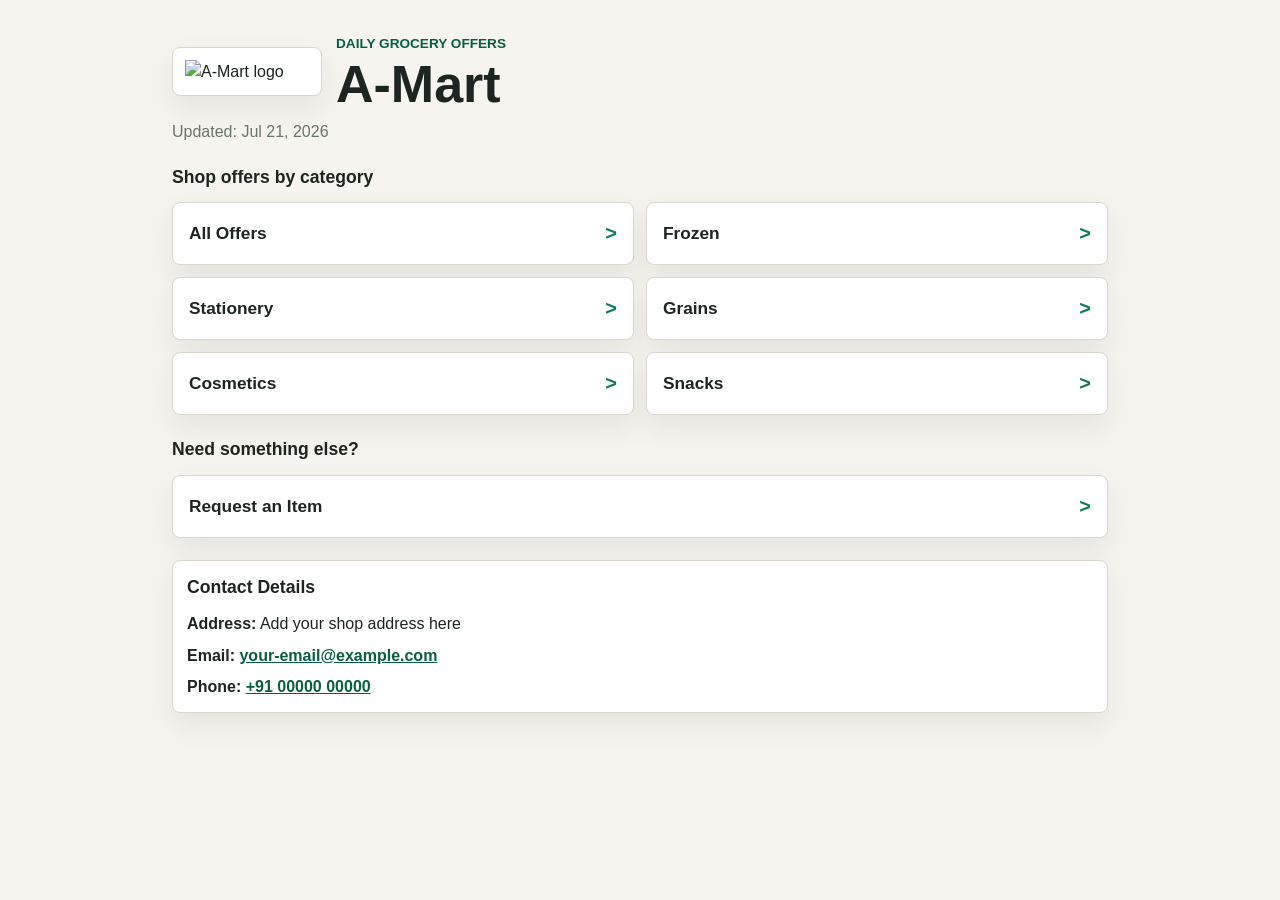
==== index.html @ a90433b5 "Simplify pricing and support products without images" ====
<!doctype html>
<html lang="en">
  <head>
    <meta charset="utf-8">
    <meta name="viewport" content="width=device-width, initial-scale=1">
    <title>A-Mart Offers</title>
    <meta name="description" content="Current grocery offers by category.">
    <meta http-equiv="Cache-Control" content="no-cache, no-store, must-revalidate">
    <meta http-equiv="Pragma" content="no-cache">
    <meta http-equiv="Expires" content="0">
    <link rel="icon" type="image/png" href="assets/favicon.png">
    <link rel="stylesheet" href="assets/styles.css?v=20260721-1">
  </head>
  <body data-page="home">
    <main class="page-shell">
      <header class="page-header">
        <div class="brand-heading">
          <div class="logo-card">
            <img class="site-logo" src="assets/logo.png" alt="A-Mart logo">
          </div>
          <div>
            <p class="eyebrow">Daily grocery offers</p>
            <h1>A-Mart</h1>
          </div>
        </div>
        <p id="updated-at" class="muted">Loading today's offers...</p>
      </header>

      <section aria-labelledby="categories-title">
        <h2 id="categories-title">Shop offers by category</h2>
        <div id="category-list" class="category-list" aria-live="polite"></div>
      </section>

      <section class="request-section" aria-labelledby="request-title">
        <h2 id="request-title">Need something else?</h2>
        <a class="category-button request-button" href="https://forms.gle/REPLACE_WITH_YOUR_FORM_ID" target="_blank" rel="noreferrer">Request an Item</a>
      </section>

      <section class="contact-card" aria-labelledby="contact-title">
        <h2 id="contact-title">Contact Details</h2>
        <p><strong>Address:</strong> Add your shop address here</p>
        <p><strong>Email:</strong> <a href="mailto:your-email@example.com">your-email@example.com</a></p>
        <p><strong>Phone:</strong> <a href="tel:+910000000000">+91 00000 00000</a></p>
      </section>

      <p id="status-message" class="status" role="status"></p>
    </main>

    <script src="assets/app.js?v=20260721-1"></script>
  </body>
</html>
---- assets/styles.css ----
:root {
  color-scheme: light;
  --page: #f6f4ef;
  --panel: #ffffff;
  --text: #1d2520;
  --muted: #68746d;
  --line: #dcd7ca;
  --accent: #0f7b58;
  --accent-dark: #095f43;
  --offer: #fff3c4;
  --shadow: 0 12px 28px rgba(29, 37, 32, 0.08);
}

* {
  box-sizing: border-box;
}

html {
  min-height: 100%;
}

body {
  min-height: 100%;
  margin: 0;
  background: var(--page);
  color: var(--text);
  font-family: Arial, Helvetica, sans-serif;
  line-height: 1.45;
}

img {
  display: block;
  max-width: 100%;
}

.page-shell {
  width: min(100%, 980px);
  margin: 0 auto;
  padding: 22px 14px 36px;
}

.page-header {
  margin-bottom: 22px;
}

.brand-heading {
  display: flex;
  flex-direction: column;
  gap: 10px;
  align-items: flex-start;
}

.logo-card {
  width: 100%;
  padding: 12px;
  border: 1px solid var(--line);
  border-radius: 8px;
  background: var(--panel);
  box-shadow: var(--shadow);
}

.site-logo {
  width: 150px;
  max-width: 100%;
  height: auto;
  object-fit: contain;
}

.logo-card .site-logo {
  width: 100%;
}

.eyebrow {
  margin: 0 0 4px;
  color: var(--accent-dark);
  font-size: 0.85rem;
  font-weight: 700;
  text-transform: uppercase;
}

h1,
h2,
p {
  overflow-wrap: anywhere;
}

h1 {
  margin: 0;
  font-size: clamp(2rem, 10vw, 3.25rem);
  line-height: 1;
}

h2 {
  margin: 0 0 12px;
  font-size: 1.1rem;
}

.muted,
.status {
  color: var(--muted);
}

.muted {
  margin: 10px 0 0;
}

.status {
  margin: 18px 0 0;
}

.request-section,
.contact-card {
  margin-top: 22px;
}

.request-button {
  border-color: var(--accent);
}

.contact-card {
  padding: 14px;
  border: 1px solid var(--line);
  border-radius: 8px;
  background: var(--panel);
  box-shadow: var(--shadow);
}

.contact-card p {
  margin: 8px 0 0;
}

.contact-card a {
  color: var(--accent-dark);
  font-weight: 700;
}

.category-list {
  display: grid;
  gap: 12px;
}

.category-button {
  display: flex;
  align-items: center;
  justify-content: space-between;
  min-height: 58px;
  padding: 16px;
  border: 1px solid var(--line);
  border-radius: 8px;
  background: var(--panel);
  color: var(--text);
  box-shadow: var(--shadow);
  font-size: 1.08rem;
  font-weight: 700;
  text-decoration: none;
}

.category-button::after {
  content: ">";
  color: var(--accent);
  font-size: 1.25rem;
}

.category-button:focus-visible,
.category-button:hover,
.back-link:focus-visible,
.back-link:hover {
  outline: 3px solid rgba(15, 123, 88, 0.24);
  outline-offset: 2px;
}

.back-link {
  display: inline-block;
  margin-bottom: 18px;
  color: var(--accent-dark);
  font-weight: 700;
  text-decoration: none;
}

.product-list {
  display: grid;
  gap: 16px;
}

.product-card {
  overflow: hidden;
  border: 1px solid var(--line);
  border-radius: 8px;
  background: var(--panel);
  box-shadow: var(--shadow);
}

.product-image {
  width: 100%;
  aspect-ratio: 4 / 3;
  background: #e8e3d6;
  object-fit: cover;
}

.no-image {
  display: flex;
  align-items: center;
  justify-content: center;
  color: var(--muted);
  font-weight: 800;
  text-transform: uppercase;
}

.product-body {
  padding: 14px;
}

.product-name {
  margin: 0 0 6px;
  font-size: 1.12rem;
  font-weight: 700;
}

.price {
  margin: 0 0 10px;
  color: var(--accent-dark);
  font-size: 1.2rem;
  font-weight: 800;
}

.price-block {
  display: flex;
  flex-wrap: wrap;
  gap: 8px;
  align-items: baseline;
  margin: 0 0 10px;
}

.before-price {
  color: #b3261e;
  font-size: 1rem;
  font-weight: 800;
  text-decoration: line-through;
}

.current-price {
  color: var(--accent-dark);
  font-size: 1.25rem;
  font-weight: 900;
}

.offer {
  margin: 0;
  padding: 10px;
  border-radius: 8px;
  background: var(--offer);
  font-weight: 700;
}

.free-item {
  display: grid;
  grid-template-columns: 72px 1fr;
  gap: 12px;
  align-items: center;
  margin-top: 12px;
  padding: 10px;
  border: 1px dashed var(--accent);
  border-radius: 8px;
  background: #f4fbf7;
}

.free-image {
  width: 72px;
  height: 72px;
  border-radius: 8px;
  background: #e8e3d6;
  object-fit: cover;
}

.free-label {
  margin: 0 0 2px;
  color: var(--accent-dark);
  font-size: 0.78rem;
  font-weight: 800;
  text-transform: uppercase;
}

.free-name {
  margin: 0;
  font-weight: 700;
}

.empty-state {
  padding: 18px;
  border: 1px solid var(--line);
  border-radius: 8px;
  background: var(--panel);
  color: var(--muted);
}

.visually-hidden {
  position: absolute;
  width: 1px;
  height: 1px;
  overflow: hidden;
  clip: rect(0, 0, 0, 0);
  white-space: nowrap;
}

@media (min-width: 640px) {
  .page-shell {
    padding: 34px 22px 48px;
  }

  .brand-heading {
    flex-direction: row;
    align-items: center;
    gap: 14px;
  }

  .logo-card {
    width: 150px;
    flex: 0 0 150px;
  }

  .category-list,
  .product-list {
    grid-template-columns: repeat(2, minmax(0, 1fr));
  }
}

@media (min-width: 920px) {
  .product-list {
    grid-template-columns: repeat(3, minmax(0, 1fr));
  }
}
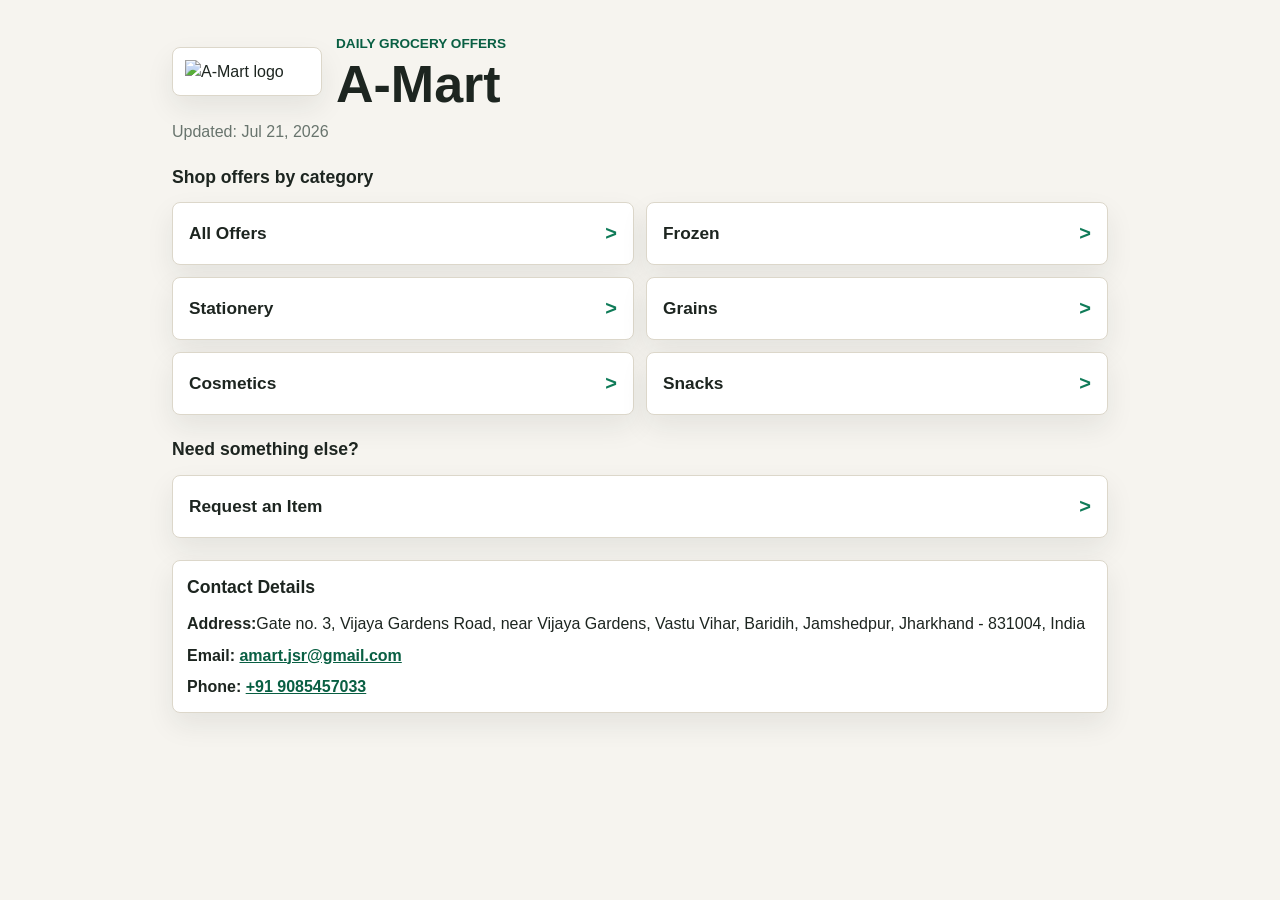
==== commit ba2dea63: "ADD: Added the contact detailes." ====
--- a/index.html
+++ b/index.html
@@ -38,14 +38,14 @@
 
       <section class="contact-card" aria-labelledby="contact-title">
         <h2 id="contact-title">Contact Details</h2>
-        <p><strong>Address:</strong> Add your shop address here</p>
-        <p><strong>Email:</strong> <a href="mailto:your-email@example.com">your-email@example.com</a></p>
-        <p><strong>Phone:</strong> <a href="tel:+910000000000">+91 00000 00000</a></p>
+        <p><strong>Address:</strong>Gate no. 3, Vijaya Gardens Road, near Vijaya Gardens, Vastu Vihar, Baridih, Jamshedpur, Jharkhand - 831004, India</p>
+        <p><strong>Email:</strong> <a href="mailto:amart.jsr@gmail.com">amart.jsr@gmail.com</a></p>
+        <p><strong>Phone:</strong> <a href="tel:+919085457033">+91 9085457033</a></p>
       </section>
 
       <p id="status-message" class="status" role="status"></p>
     </main>
 
-    <script src="assets/app.js?v=20260721-1"></script>
+    <script src="assets/app.js?v=20260721-1"></script>
   </body>
 </html>
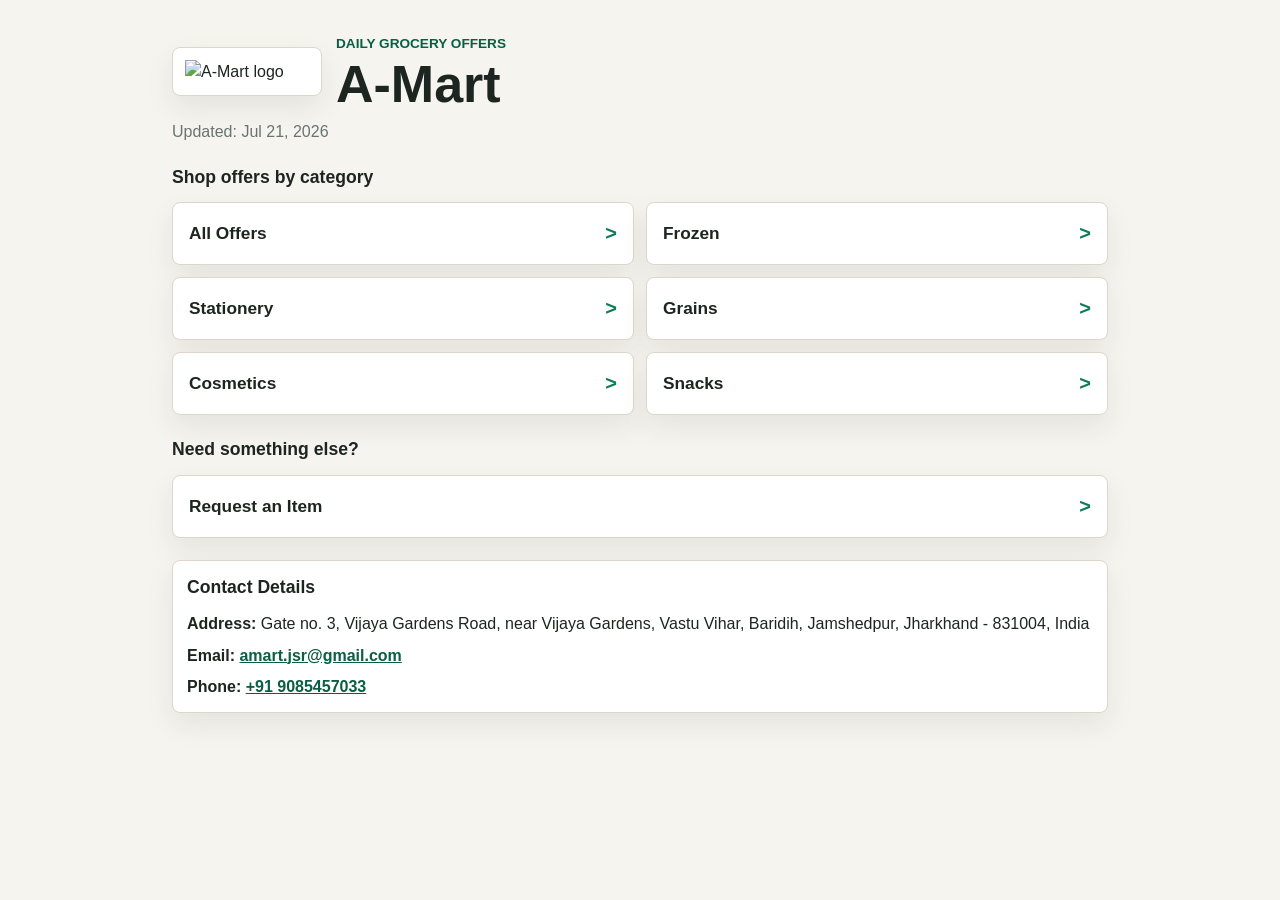
==== commit b1301291: "ADD: Added the form." ====
--- a/index.html
+++ b/index.html
@@ -33,12 +33,12 @@
 
       <section class="request-section" aria-labelledby="request-title">
         <h2 id="request-title">Need something else?</h2>
-        <a class="category-button request-button" href="https://forms.gle/REPLACE_WITH_YOUR_FORM_ID" target="_blank" rel="noreferrer">Request an Item</a>
+        <a class="category-button request-button" href="https://forms.gle/bAiV7dsD49PtoA3k9" target="_blank" rel="noreferrer">Request an Item</a>
       </section>
 
       <section class="contact-card" aria-labelledby="contact-title">
         <h2 id="contact-title">Contact Details</h2>
-        <p><strong>Address:</strong>Gate no. 3, Vijaya Gardens Road, near Vijaya Gardens, Vastu Vihar, Baridih, Jamshedpur, Jharkhand - 831004, India</p>
+        <p><strong>Address:</strong> Gate no. 3, Vijaya Gardens Road, near Vijaya Gardens, Vastu Vihar, Baridih, Jamshedpur, Jharkhand - 831004, India</p>
         <p><strong>Email:</strong> <a href="mailto:amart.jsr@gmail.com">amart.jsr@gmail.com</a></p>
         <p><strong>Phone:</strong> <a href="tel:+919085457033">+91 9085457033</a></p>
       </section>
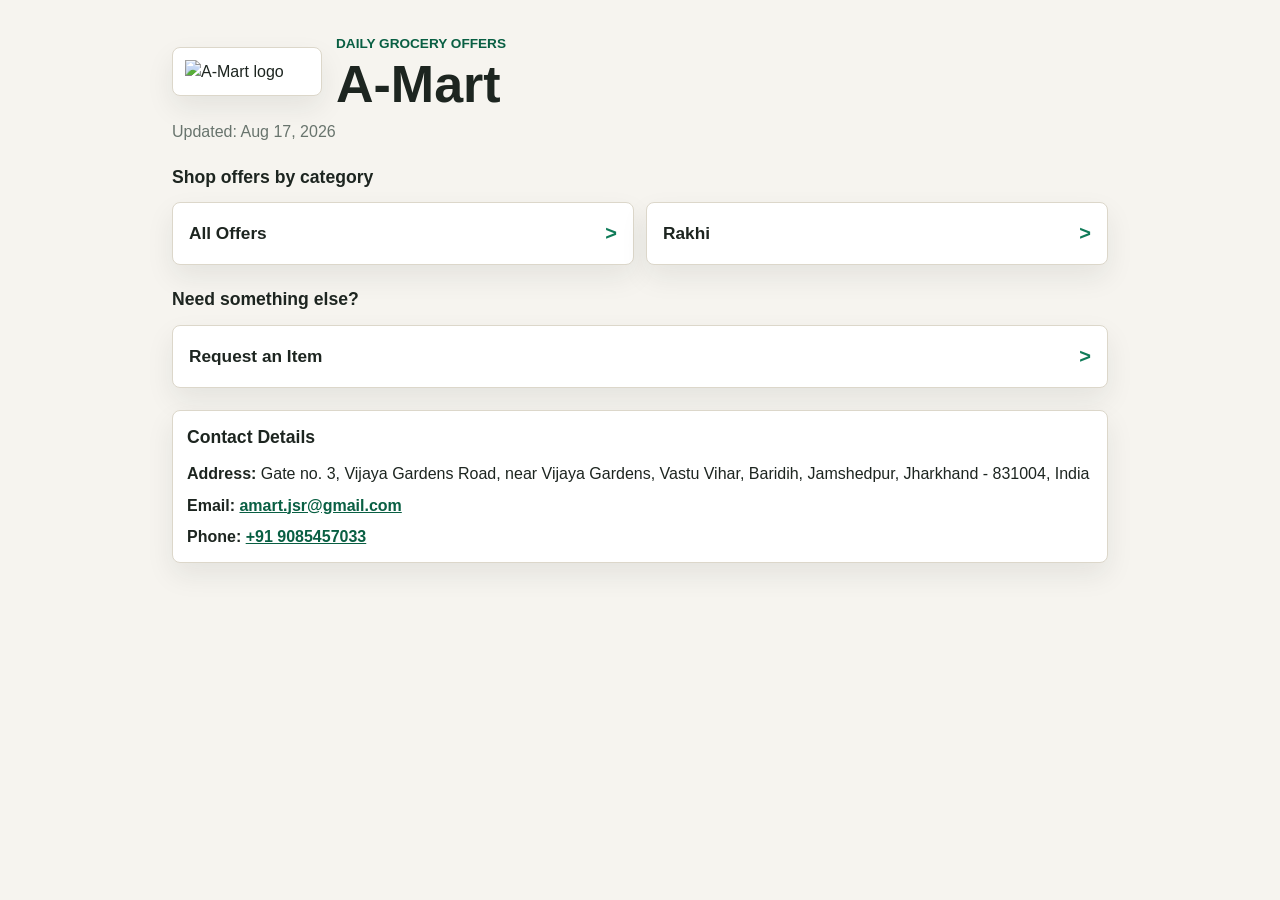
==== commit 4a522604: "FIX: Currency text cache problems." ====
--- a/index.html
+++ b/index.html
@@ -9,7 +9,7 @@
     <meta http-equiv="Pragma" content="no-cache">
     <meta http-equiv="Expires" content="0">
     <link rel="icon" type="image/png" href="assets/favicon.png">
-    <link rel="stylesheet" href="assets/styles.css?v=20260721-1">
+    <link rel="stylesheet" href="assets/styles.css?v=20260817-1">
   </head>
   <body data-page="home">
     <main class="page-shell">
@@ -46,6 +46,6 @@
       <p id="status-message" class="status" role="status"></p>
     </main>
 
-    <script src="assets/app.js?v=20260721-1"></script>
+    <script src="assets/app.js?v=20260817-1"></script>
   </body>
 </html>
